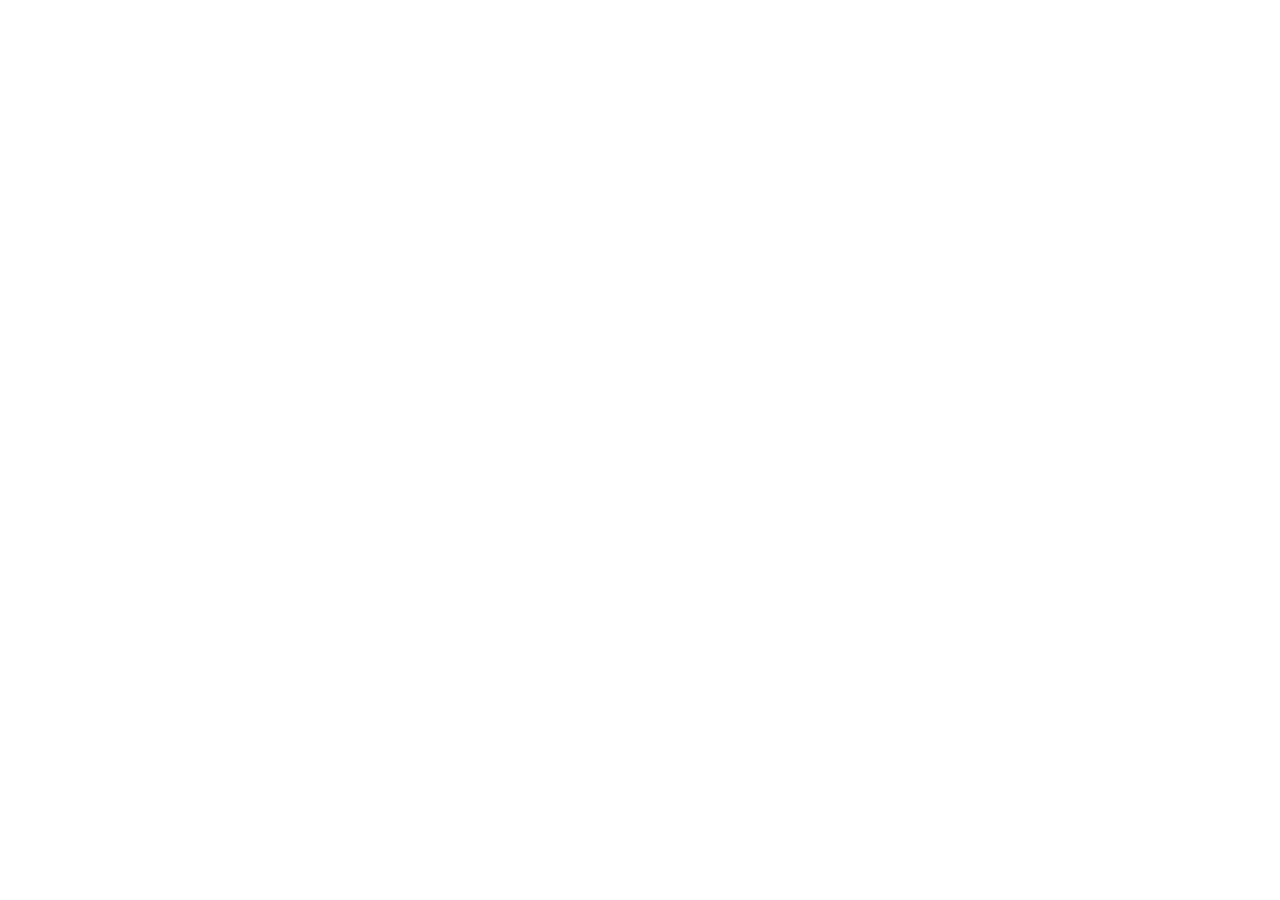
==== index.html @ e3d7fa96 "feat: estrutura inicial do projeto" ====
<!DOCTYPE html>
<html lang="pt-BR">
<head>
    <meta charset="UTF-8">
    <meta name="viewport" content="width=device-width, initial-scale=1.0">
    <title>Document</title>
</head>
<body>
    
</body>
</html>
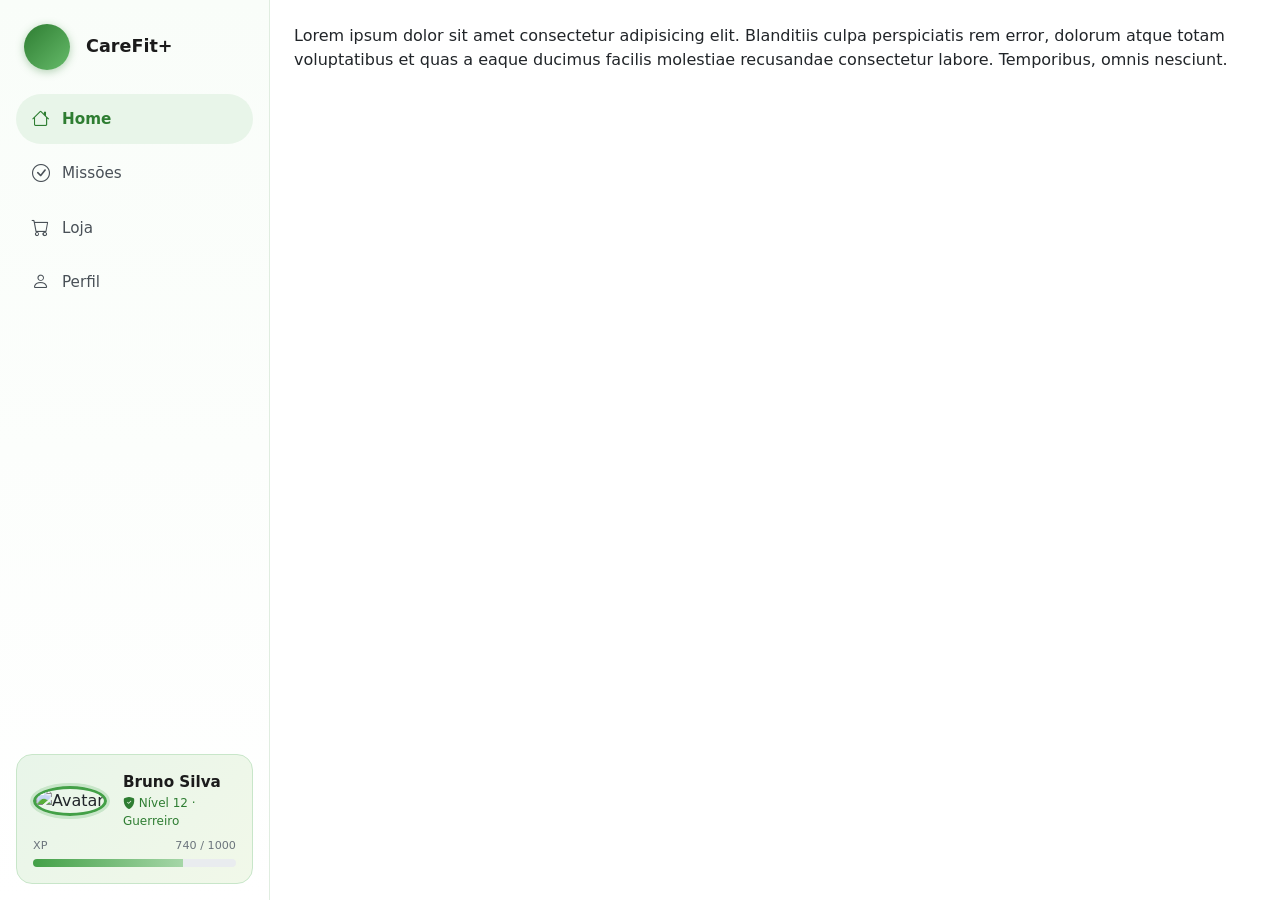
==== commit 98fae026: "feat: Navbar Mobile e Sidebar" ====
--- a/index.html
+++ b/index.html
@@ -1,11 +1,98 @@
 <!DOCTYPE html>
 <html lang="pt-BR">
+
 <head>
     <meta charset="UTF-8">
     <meta name="viewport" content="width=device-width, initial-scale=1.0">
-    <title>Document</title>
+    <title>CareFit</title>
+    <link href="https://cdn.jsdelivr.net/npm/bootstrap@5.3.8/dist/css/bootstrap.min.css" rel="stylesheet"
+        integrity="sha384-sRIl4kxILFvY47J16cr9ZwB07vP4J8+LH7qKQnuqkuIAvNWLzeN8tE5YBujZqJLB" crossorigin="anonymous">
+    <link rel="stylesheet" href="https://cdn.jsdelivr.net/npm/bootstrap-icons@1.13.1/font/bootstrap-icons.min.css">
+    <link rel="stylesheet" href="assets/css/layout.css">
+    <link rel="stylesheet" href="assets/css/navbar.css">
+    <script src="https://cdn.jsdelivr.net/npm/bootstrap@5.3.8/dist/js/bootstrap.bundle.min.js"
+        integrity="sha384-FKyoEForCGlyvwx9Hj09JcYn3nv7wiPVlz7YYwJrWVcXK/BmnVDxM+D2scQbITxI"
+        crossorigin="anonymous"></script>
 </head>
+
 <body>
-    
+    <!-- Navbar Mobile -->
+    <nav class="navbar navbar-dark bg-dark d-lg-none">
+        <div class="container-fluid">
+            <a class="navbar-brand">CareFit+</a>
+            <button class="navbar-toggler" data-bs-toggle="collapse" data-bs-target="#menu">
+                <span class="navbar-toggler-icon"></span>
+            </button>
+            <div class="collapse navbar-collapse" id="menu">
+                <ul class="navbar-nav flex-column">
+                    <li class="nav-item"><a class="nav-link" href="">Home</a></li>
+                    <li class="nav-item"><a class="nav-link" href="">Sobre</a></li>
+                </ul>
+            </div>
+        </div>
+    </nav>
+
+    <div class="d-flex">
+
+        <!-- Sidebar Desktop/Tablet -->
+        <div class="d-none d-lg-flex flex-column" id="sidebar">
+
+            <!-- Logo -->
+            <div class="sidebar-brand d-flex align-items-center gap-3 p-4">
+                <div class="sidebar-logo d-flex align-items-center justify-content-center rounded-circle">
+                    <i class="bi bi-leaf-fill"></i>
+                </div>
+                <div>
+                    <div class="sidebar-title">CareFit+</div>
+                    <div class="sidebar-subtitle"></div>
+                </div>
+            </div>
+            <!-- Links -->
+            <nav class="flex-grow-1 px-3">
+                <a href="#" class="sidebar-link active">
+                    <i class="bi bi-house"></i> Home
+                </a>
+                <a href="#" class="sidebar-link">
+                    <i class="bi bi-check-circle"></i> Missões
+                </a>
+                <a href="#" class="sidebar-link">
+                    <i class="bi bi-cart"></i> Loja
+                </a>
+                <a href="#" class="sidebar-link">
+                    <i class="bi bi-person"></i> Perfil
+                </a>
+            </nav>
+
+            <!-- Perfil do usuário -->
+            <div class="sidebar-profile mx-3 mb-3 p-3 rounded-4">
+                <div class="d-flex align-items-center gap-3 mb-2">
+                    <div class="avatar-wrapper">
+                        <img src="https://i.pravatar.cc/56?img=12" class="avatar-img rounded-circle" alt="Avatar">
+                    </div>
+                    <div>
+                        <div class="profile-name">Bruno Silva</div>
+                        <div class="profile-level">
+                            <i class="bi bi-shield-fill-check"></i> Nível 12 · Guerreiro
+                        </div>
+                    </div>
+                </div>
+                <div class="xp-label d-flex justify-content-between mb-1">
+                    <span>XP</span>
+                    <span>740 / 1000</span>
+                </div>
+                <div class="progress" style="height: 8px; border-radius: 50px;">
+                    <div class="progress-bar" role="progressbar" style="width: 74%; background: linear-gradient(90deg, #43a047, #a5d6a7);" aria-valuenow="74" aria-valuemin="0" aria-valuemax="100"></div>
+                </div>
+            </div>
+
+        </div>
+
+        <main class="flex-grow-1 p-4">
+            <p>Lorem ipsum dolor sit amet consectetur adipisicing elit. Blanditiis culpa perspiciatis rem error, dolorum atque totam voluptatibus et quas a eaque ducimus facilis molestiae recusandae consectetur labore. Temporibus, omnis nesciunt.</p>
+        </main>
+
+    </div>
+
 </body>
+
 </html>
--- a/assets/css/layout.css
+++ b/assets/css/layout.css
@@ -0,0 +1,105 @@
+/* Sidebar */
+
+#sidebar {
+  width: 270px;
+  min-height: 100vh;
+  background: linear-gradient(180deg, #f9fdf9 0%, #ffffff 100%);
+  border-right: 1px solid #e0ede0;
+  flex-shrink: 0;
+}
+
+/* Logo */
+.sidebar-logo {
+  width: 46px;
+  height: 46px;
+  background: linear-gradient(135deg, #2e7d32, #66bb6a);
+  color: #fff;
+  font-size: 1.2rem;
+  flex-shrink: 0;
+  box-shadow: 0 2px 8px rgba(46, 125, 50, 0.35);
+}
+
+.sidebar-title {
+  font-weight: 700;
+  font-size: 1.1rem;
+  color: #1b1b1b;
+  line-height: 1.2;
+}
+
+.sidebar-subtitle {
+  font-size: 0.6rem;
+  color: #6c757d;
+  letter-spacing: 0.1em;
+}
+
+/* Perfil */
+.sidebar-profile {
+  background: linear-gradient(135deg, #e8f5e9, #f1f8e9);
+  border: 1px solid #c8e6c9;
+}
+
+.avatar-wrapper {
+  position: relative;
+  flex-shrink: 0;
+}
+
+.avatar-img {
+  width: 52px;
+  height: 52px;
+  object-fit: cover;
+  border: 3px solid #43a047;
+  box-shadow: 0 0 0 3px #c8e6c9;
+}
+
+.profile-name {
+  font-weight: 700;
+  font-size: 0.95rem;
+  color: #1b1b1b;
+}
+
+.profile-level {
+  font-size: 0.75rem;
+  color: #2e7d32;
+  font-weight: 500;
+}
+
+.xp-label {
+  font-size: 0.7rem;
+  color: #6c757d;
+  font-weight: 500;
+}
+
+/* Nav links */
+.sidebar-link {
+  display: flex;
+  align-items: center;
+  gap: 12px;
+  padding: 12px 16px;
+  border-radius: 50px;
+  text-decoration: none;
+  color: #495057;
+  font-size: 0.95rem;
+  margin-bottom: 4px;
+  transition: background 0.15s, color 0.15s;
+}
+
+.sidebar-link i {
+  font-size: 1.1rem;
+}
+
+.sidebar-link:hover {
+  background-color: #f1f8f1;
+  color: #2e7d32;
+}
+
+.sidebar-link.active {
+  background-color: #e8f5e9;
+  color: #2e7d32;
+  font-weight: 600;
+}
+
+/* Conteúdo principal */
+main {
+  flex: 1;
+  padding: 2rem;
+}
--- a/assets/css/navbar.css
+++ b/assets/css/navbar.css
@@ -0,0 +1,19 @@
+.navbar {
+  background-color: #212529;
+}
+
+.navbar-brand {
+  color: #fff;
+  font-weight: 500;
+}
+
+.navbar .nav-link {
+  color: #adb5bd;
+  padding: 8px 16px;
+  font-size: 0.9rem;
+  transition: color 0.15s;
+}
+
+.navbar .nav-link:hover {
+  color: #fff;
+}
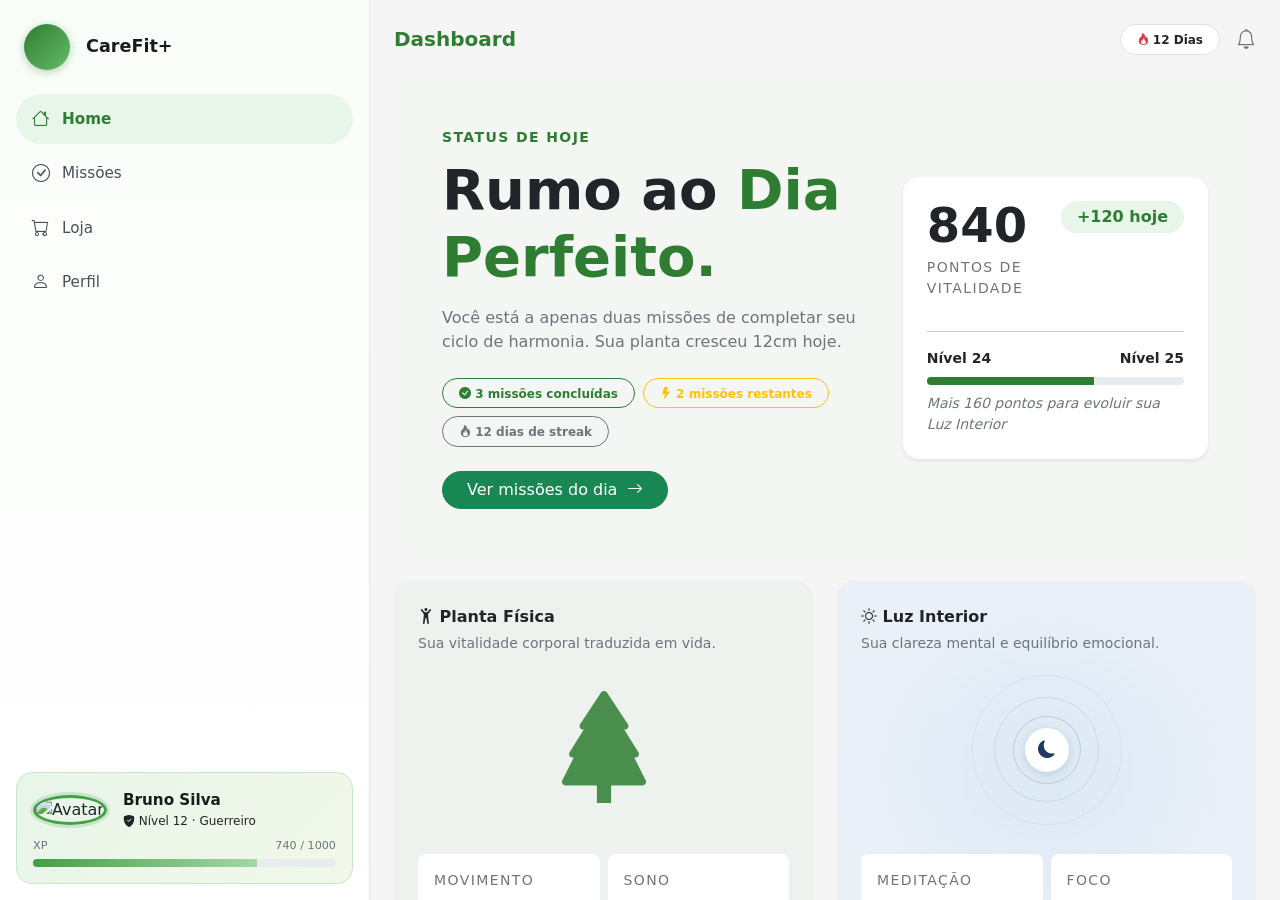
==== commit b9971732: "feat:Conteúdo da main" ====
--- a/index.html
+++ b/index.html
@@ -10,6 +10,7 @@
     <link rel="stylesheet" href="https://cdn.jsdelivr.net/npm/bootstrap-icons@1.13.1/font/bootstrap-icons.min.css">
     <link rel="stylesheet" href="assets/css/layout.css">
     <link rel="stylesheet" href="assets/css/navbar.css">
+    <link rel="stylesheet" href="assets/css/dashboard.css">
     <script src="https://cdn.jsdelivr.net/npm/bootstrap@5.3.8/dist/js/bootstrap.bundle.min.js"
         integrity="sha384-FKyoEForCGlyvwx9Hj09JcYn3nv7wiPVlz7YYwJrWVcXK/BmnVDxM+D2scQbITxI"
         crossorigin="anonymous"></script>
@@ -32,7 +33,7 @@
         </div>
     </nav>
 
-    <div class="d-flex">
+    <div class="d-flex vh-100 overflow-hidden">
 
         <!-- Sidebar Desktop/Tablet -->
         <div class="d-none d-lg-flex flex-column" id="sidebar">
@@ -87,8 +88,226 @@
 
         </div>
 
-        <main class="flex-grow-1 p-4">
-            <p>Lorem ipsum dolor sit amet consectetur adipisicing elit. Blanditiis culpa perspiciatis rem error, dolorum atque totam voluptatibus et quas a eaque ducimus facilis molestiae recusandae consectetur labore. Temporibus, omnis nesciunt.</p>
+        <main class="flex-grow-1 p-4 overflow-y-auto" id="main-content">
+
+            <!-- Top bar -->
+            <div class="d-flex justify-content-between align-items-center mb-4">
+                <h5 class="fw-bold text-success mb-0">Dashboard</h5>
+                <div class="d-flex align-items-center gap-3">
+                    <span class="badge rounded-pill border bg-white text-dark fw-semibold px-3 py-2">
+                        <i class="bi bi-fire text-danger"></i> 12 Dias
+                    </span>
+                    <i class="bi bi-bell fs-5 text-secondary"></i>
+                </div>
+            </div>
+
+            <!-- Hero -->
+            <div class="hero-section rounded-4 p-5 mb-4">
+                <div class="row align-items-center g-4">
+
+                    <!-- Texto -->
+                    <div class="col-lg-7">
+                        <p class="label-uppercase text-success fw-semibold small mb-2">STATUS DE HOJE</p>
+                        <h1 class="display-4 fw-bold mb-3">Rumo ao <span class="text-success">Dia Perfeito.</span></h1>
+                        <p class="text-secondary fs-6 mb-4">Você está a apenas duas missões de completar seu ciclo de harmonia. Sua planta cresceu 12cm hoje.</p>
+
+                        <!-- Pills de progresso -->
+                        <div class="d-flex flex-wrap gap-2 mb-4">
+                            <span class="badge rounded-pill border border-success text-success px-3 py-2">
+                                <i class="bi bi-check-circle-fill"></i> 3 missões concluídas
+                            </span>
+                            <span class="badge rounded-pill border border-warning text-warning px-3 py-2">
+                                <i class="bi bi-lightning-fill"></i> 2 missões restantes
+                            </span>
+                            <span class="badge rounded-pill border border-secondary text-secondary px-3 py-2">
+                                <i class="bi bi-fire"></i> 12 dias de streak
+                            </span>
+                        </div>
+
+                        <!-- CTA -->
+                        <a href="#" class="btn btn-success rounded-pill px-4">
+                            Ver missões do dia <i class="bi bi-arrow-right ms-1"></i>
+                        </a>
+                    </div>
+
+                    <!-- Card vitalidade -->
+                    <div class="col-lg-5">
+                        <div class="card border-0 shadow-sm rounded-4 p-4">
+                            <div class="d-flex justify-content-between align-items-start mb-3">
+                                <div>
+                                    <div class="display-5 fw-bold lh-1">840</div>
+                                    <div class="label-uppercase text-secondary small mt-2">PONTOS DE VITALIDADE</div>
+                                </div>
+                                <span class="badge rounded-pill text-success fs-6 px-3 py-2 badge-hoje">+120 hoje</span>
+                            </div>
+                            <hr class="my-3">
+                            <div class="d-flex justify-content-between mb-2 fw-semibold small">
+                                <span>Nível 24</span>
+                                <span>Nível 25</span>
+                            </div>
+                            <div class="progress rounded-pill mb-2" style="height: 8px;">
+                                <div class="progress-bar bg-success" role="progressbar" style="width: 65%;" aria-valuenow="65" aria-valuemin="0" aria-valuemax="100"></div>
+                            </div>
+                            <p class="text-secondary fst-italic small mb-0">Mais 160 pontos para evoluir sua Luz Interior</p>
+                        </div>
+                    </div>
+
+                </div>
+            </div>
+
+            <!-- Cards -->
+            <div class="row g-4">
+
+                <!-- Planta Física -->
+                <div class="col-12 col-md-6">
+                    <div class="h-100 rounded-4 p-4 card-planta">
+                        <p class="fw-bold mb-1"><i class="bi bi-person-arms-up"></i> Planta Física</p>
+                        <p class="text-secondary small">Sua vitalidade corporal traduzida em vida.</p>
+                        <div class="d-flex align-items-center justify-content-center my-3 ilustracao-visual">
+                            <i class="bi bi-tree-fill text-success" style="font-size: 7rem; opacity: 0.85;"></i>
+                        </div>
+                        <div class="row g-2 mt-2">
+                            <div class="col-6">
+                                <div class="bg-white rounded-3 p-3">
+                                    <p class="label-uppercase text-secondary small mb-1">MOVIMENTO</p>
+                                    <p class="fw-bold mb-0">8,432 <span class="fw-normal text-secondary small">passos</span></p>
+                                </div>
+                            </div>
+                            <div class="col-6">
+                                <div class="bg-white rounded-3 p-3">
+                                    <p class="label-uppercase text-secondary small mb-1">SONO</p>
+                                    <p class="fw-bold mb-0">7h 20m <span class="fw-normal text-secondary small">restaurado</span></p>
+                                </div>
+                            </div>
+                        </div>
+                    </div>
+                </div>
+
+                <!-- Luz Interior -->
+                <div class="col-12 col-md-6">
+                    <div class="h-100 rounded-4 p-4 card-luz">
+                        <p class="fw-bold mb-1"><i class="bi bi-sun"></i> Luz Interior</p>
+                        <p class="text-secondary small">Sua clareza mental e equilíbrio emocional.</p>
+                        <div class="luz-visual ilustracao-visual my-3">
+                            <div class="luz-ring ring-3"></div>
+                            <div class="luz-ring ring-2"></div>
+                            <div class="luz-ring ring-1"></div>
+                            <div class="luz-core">
+                                <i class="bi bi-moon-fill"></i>
+                            </div>
+                        </div>
+                        <div class="row g-2 mt-2">
+                            <div class="col-6">
+                                <div class="bg-white rounded-3 p-3">
+                                    <p class="label-uppercase text-secondary small mb-1">MEDITAÇÃO</p>
+                                    <p class="fw-bold mb-0">15 <span class="fw-normal text-secondary small">minutos</span></p>
+                                </div>
+                            </div>
+                            <div class="col-6">
+                                <div class="bg-white rounded-3 p-3">
+                                    <p class="label-uppercase text-secondary small mb-1">FOCO</p>
+                                    <p class="fw-bold mb-0">92% <span class="fw-normal text-secondary small">concluído</span></p>
+                                </div>
+                            </div>
+                        </div>
+                    </div>
+                </div>
+
+            </div>
+
+
+            <!-- Missões do Dia -->
+            <div class="d-flex justify-content-between align-items-center mt-5 mb-3">
+                <h5 class="fw-bold mb-0">Missões do Dia</h5>
+                <a href="#" class="text-success fw-semibold text-decoration-none small">Ver todas</a>
+            </div>
+
+            <div class="row g-3 mb-3">
+
+                <!-- Caminhada Revigorante -->
+                <div class="col-lg-8">
+                    <div class="bg-white rounded-4 p-4 d-flex align-items-center gap-3 h-100 shadow-sm card-caminhada">
+                        <div class="missao-icone rounded-circle d-flex align-items-center justify-content-center bg-success bg-opacity-10 flex-shrink-0">
+                            <i class="bi bi-person-walking text-success fs-4"></i>
+                        </div>
+                        <div class="flex-grow-1">
+                            <p class="fw-bold mb-1">Caminhada Revigorante</p>
+                            <p class="text-secondary small mb-0">Faltam apenas 1,568 passos para a meta.</p>
+                        </div>
+                        <div class="text-center flex-shrink-0">
+                            <p class="text-success fw-bold small mb-2">80%</p>
+                            <a href="#" class="btn btn-outline-success rounded-circle p-2 lh-1">
+                                <i class="bi bi-arrow-right"></i>
+                            </a>
+                        </div>
+                    </div>
+                </div>
+
+                <!-- Hidratação -->
+                <div class="col-lg-4">
+                    <div class="bg-white rounded-4 p-4 h-100 shadow-sm">
+                        <div class="missao-icone rounded-circle d-flex align-items-center justify-content-center bg-primary bg-opacity-10 mb-3">
+                            <i class="bi bi-droplet-fill text-primary fs-4"></i>
+                        </div>
+                        <p class="fw-bold mb-1">Hidratação</p>
+                        <p class="text-secondary small mb-3">6 de 8 copos</p>
+                        <div class="d-flex gap-1">
+                            <div class="rounded-pill bg-primary flex-fill hidratacao-seg"></div>
+                            <div class="rounded-pill bg-primary flex-fill hidratacao-seg"></div>
+                            <div class="rounded-pill bg-primary flex-fill hidratacao-seg"></div>
+                            <div class="rounded-pill bg-primary flex-fill hidratacao-seg"></div>
+                            <div class="rounded-pill bg-primary flex-fill hidratacao-seg"></div>
+                            <div class="rounded-pill bg-primary flex-fill hidratacao-seg"></div>
+                            <div class="rounded-pill bg-secondary bg-opacity-25 flex-fill hidratacao-seg"></div>
+                            <div class="rounded-pill bg-secondary bg-opacity-25 flex-fill hidratacao-seg"></div>
+                        </div>
+                    </div>
+                </div>
+
+            </div>
+
+            <div class="row g-3 mb-4">
+
+                <!-- Respiro Consciente -->
+                <div class="col-lg-5">
+                    <div class="bg-white rounded-4 p-4 h-100 d-flex flex-column shadow-sm">
+                        <div class="missao-icone rounded-circle d-flex align-items-center justify-content-center missao-icone-laranja mb-3">
+                            <i class="bi bi-person-arms-up fs-4 text-warning"></i>
+                        </div>
+                        <p class="fw-bold mb-1">Respiro Consciente</p>
+                        <p class="text-secondary small mb-4">Sessão de 5 min</p>
+                        <a href="#" class="btn btn-light rounded-pill fw-semibold mt-auto">Iniciar Agora</a>
+                    </div>
+                </div>
+
+                <!-- Evento ao vivo -->
+                <div class="col-lg-7">
+                    <div class="card-yoga rounded-4 p-4 h-100 d-flex flex-column justify-content-end text-white position-relative overflow-hidden">
+                        <span class="badge bg-white text-dark rounded-pill px-3 py-2 position-absolute top-0 end-0 m-3 fw-semibold">
+                            <i class="bi bi-circle-fill text-danger" style="font-size: 0.5rem;"></i> Ao Vivo
+                        </span>
+                        <p class="label-uppercase small fw-semibold mb-1 opacity-75">EVENTO AO VIVO</p>
+                        <h5 class="fw-bold mb-1">Yoga Sunset Flow</h5>
+                        <p class="small mb-0 opacity-75">Começa em 45 minutos. Junte-se a 1.2k membros.</p>
+                    </div>
+                </div>
+
+            </div>
+
+
+            <!-- Footer -->
+            <footer class="border-top mt-4 py-4 px-2">
+                <div class="d-flex justify-content-between align-items-center">
+                    <span class="label-uppercase text-secondary" style="font-size: 0.7rem;">© 2024 CareFit+ Wellness. Todos os direitos reservados.</span>
+                    <div class="d-flex gap-4">
+                        <a href="#" class="label-uppercase text-secondary text-decoration-none" style="font-size: 0.7rem;">Política de Privacidade</a>
+                        <a href="#" class="label-uppercase text-secondary text-decoration-none" style="font-size: 0.7rem;">Conformidade LGPD</a>
+                        <a href="#" class="label-uppercase text-secondary text-decoration-none" style="font-size: 0.7rem;">Termos de Serviço</a>
+                        <a href="#" class="label-uppercase text-secondary text-decoration-none" style="font-size: 0.7rem;">Suporte</a>
+                    </div>
+                </div>
+            </footer>
+
         </main>
 
     </div>
--- a/assets/css/layout.css
+++ b/assets/css/layout.css
@@ -1,7 +1,7 @@
 /* Sidebar */
 
 #sidebar {
-  width: 270px;
+  width: 370px;
   min-height: 100vh;
   background: linear-gradient(180deg, #f9fdf9 0%, #ffffff 100%);
   border-right: 1px solid #e0ede0;
@@ -59,7 +59,6 @@
 
 .profile-level {
   font-size: 0.75rem;
-  color: #2e7d32;
   font-weight: 500;
 }
 
@@ -102,4 +101,5 @@
 main {
   flex: 1;
   padding: 2rem;
+  background-color: #f5f5f5;
 }
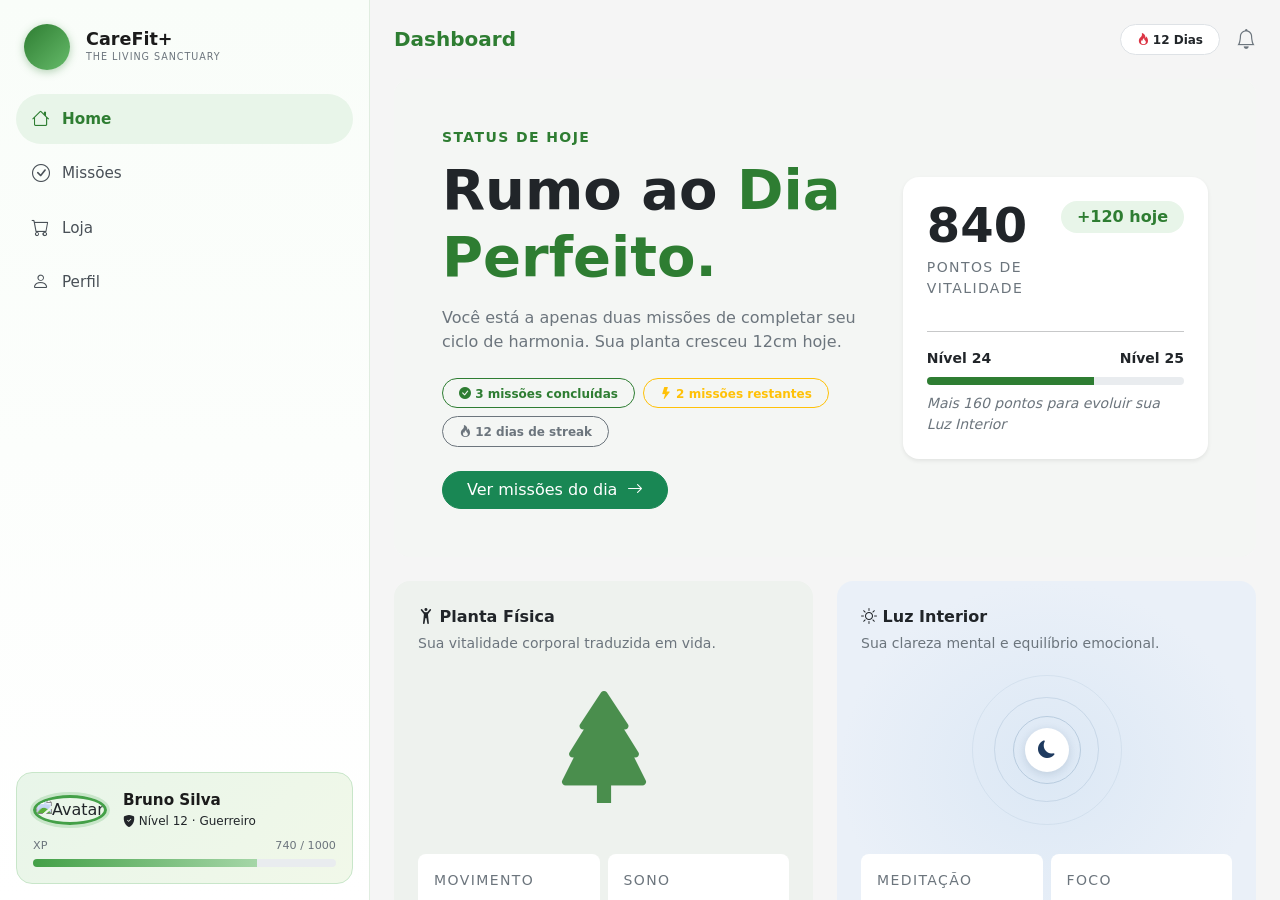
==== commit 78ab8230: "feat:fix:Estilo do Projeto" ====
--- a/index.html
+++ b/index.html
@@ -18,16 +18,21 @@
 
 <body>
     <!-- Navbar Mobile -->
-    <nav class="navbar navbar-dark bg-dark d-lg-none">
+    <nav class="navbar d-lg-none" id="mobile-navbar">
         <div class="container-fluid">
-            <a class="navbar-brand">CareFit+</a>
+            <a class="navbar-brand" href="index.html">
+                <div class="brand-icon"><i class="bi bi-leaf-fill"></i></div>
+                CareFit+
+            </a>
             <button class="navbar-toggler" data-bs-toggle="collapse" data-bs-target="#menu">
-                <span class="navbar-toggler-icon"></span>
+                <i class="bi bi-list"></i>
             </button>
             <div class="collapse navbar-collapse" id="menu">
                 <ul class="navbar-nav flex-column">
-                    <li class="nav-item"><a class="nav-link" href="">Home</a></li>
-                    <li class="nav-item"><a class="nav-link" href="">Sobre</a></li>
+                    <li class="nav-item"><a class="nav-link active" href="index.html"><i class="bi bi-house"></i> Home</a></li>
+                    <li class="nav-item"><a class="nav-link" href="pages/missions.html"><i class="bi bi-check-circle"></i> Missões</a></li>
+                    <li class="nav-item"><a class="nav-link" href="pages/store.html"><i class="bi bi-cart"></i> Loja</a></li>
+                    <li class="nav-item"><a class="nav-link" href="pages/profile.html"><i class="bi bi-person"></i> Perfil</a></li>
                 </ul>
             </div>
         </div>
@@ -45,21 +50,22 @@
                 </div>
                 <div>
                     <div class="sidebar-title">CareFit+</div>
-                    <div class="sidebar-subtitle"></div>
+                    <div class="sidebar-subtitle">THE LIVING SANCTUARY</div>
+
                 </div>
             </div>
             <!-- Links -->
             <nav class="flex-grow-1 px-3">
-                <a href="#" class="sidebar-link active">
+                <a href="index.html" class="sidebar-link active">
                     <i class="bi bi-house"></i> Home
                 </a>
-                <a href="#" class="sidebar-link">
+                <a href="pages/missions.html" class="sidebar-link">
                     <i class="bi bi-check-circle"></i> Missões
                 </a>
-                <a href="#" class="sidebar-link">
+                <a href="pages/store.html" class="sidebar-link">
                     <i class="bi bi-cart"></i> Loja
                 </a>
-                <a href="#" class="sidebar-link">
+                <a href="pages/profile.html" class="sidebar-link">
                     <i class="bi bi-person"></i> Perfil
                 </a>
             </nav>
@@ -82,7 +88,9 @@
                     <span>740 / 1000</span>
                 </div>
                 <div class="progress" style="height: 8px; border-radius: 50px;">
-                    <div class="progress-bar" role="progressbar" style="width: 74%; background: linear-gradient(90deg, #43a047, #a5d6a7);" aria-valuenow="74" aria-valuemin="0" aria-valuemax="100"></div>
+                    <div class="progress-bar" role="progressbar"
+                        style="width: 74%; background: linear-gradient(90deg, #43a047, #a5d6a7);" aria-valuenow="74"
+                        aria-valuemin="0" aria-valuemax="100"></div>
                 </div>
             </div>
 
@@ -109,7 +117,8 @@
                     <div class="col-lg-7">
                         <p class="label-uppercase text-success fw-semibold small mb-2">STATUS DE HOJE</p>
                         <h1 class="display-4 fw-bold mb-3">Rumo ao <span class="text-success">Dia Perfeito.</span></h1>
-                        <p class="text-secondary fs-6 mb-4">Você está a apenas duas missões de completar seu ciclo de harmonia. Sua planta cresceu 12cm hoje.</p>
+                        <p class="text-secondary fs-6 mb-4">Você está a apenas duas missões de completar seu ciclo de
+                            harmonia. Sua planta cresceu 12cm hoje.</p>
 
                         <!-- Pills de progresso -->
                         <div class="d-flex flex-wrap gap-2 mb-4">
@@ -125,7 +134,7 @@
                         </div>
 
                         <!-- CTA -->
-                        <a href="#" class="btn btn-success rounded-pill px-4">
+                        <a href="pages/missions.html" class="btn btn-success rounded-pill px-4">
                             Ver missões do dia <i class="bi bi-arrow-right ms-1"></i>
                         </a>
                     </div>
@@ -146,9 +155,11 @@
                                 <span>Nível 25</span>
                             </div>
                             <div class="progress rounded-pill mb-2" style="height: 8px;">
-                                <div class="progress-bar bg-success" role="progressbar" style="width: 65%;" aria-valuenow="65" aria-valuemin="0" aria-valuemax="100"></div>
-                            </div>
-                            <p class="text-secondary fst-italic small mb-0">Mais 160 pontos para evoluir sua Luz Interior</p>
+                                <div class="progress-bar bg-success" role="progressbar" style="width: 65%;"
+                                    aria-valuenow="65" aria-valuemin="0" aria-valuemax="100"></div>
+                            </div>
+                            <p class="text-secondary fst-italic small mb-0">Mais 160 pontos para evoluir sua Luz
+                                Interior</p>
                         </div>
                     </div>
 
@@ -170,13 +181,15 @@
                             <div class="col-6">
                                 <div class="bg-white rounded-3 p-3">
                                     <p class="label-uppercase text-secondary small mb-1">MOVIMENTO</p>
-                                    <p class="fw-bold mb-0">8,432 <span class="fw-normal text-secondary small">passos</span></p>
+                                    <p class="fw-bold mb-0">8,432 <span
+                                            class="fw-normal text-secondary small">passos</span></p>
                                 </div>
                             </div>
                             <div class="col-6">
                                 <div class="bg-white rounded-3 p-3">
                                     <p class="label-uppercase text-secondary small mb-1">SONO</p>
-                                    <p class="fw-bold mb-0">7h 20m <span class="fw-normal text-secondary small">restaurado</span></p>
+                                    <p class="fw-bold mb-0">7h 20m <span
+                                            class="fw-normal text-secondary small">restaurado</span></p>
                                 </div>
                             </div>
                         </div>
@@ -200,13 +213,15 @@
                             <div class="col-6">
                                 <div class="bg-white rounded-3 p-3">
                                     <p class="label-uppercase text-secondary small mb-1">MEDITAÇÃO</p>
-                                    <p class="fw-bold mb-0">15 <span class="fw-normal text-secondary small">minutos</span></p>
+                                    <p class="fw-bold mb-0">15 <span
+                                            class="fw-normal text-secondary small">minutos</span></p>
                                 </div>
                             </div>
                             <div class="col-6">
                                 <div class="bg-white rounded-3 p-3">
                                     <p class="label-uppercase text-secondary small mb-1">FOCO</p>
-                                    <p class="fw-bold mb-0">92% <span class="fw-normal text-secondary small">concluído</span></p>
+                                    <p class="fw-bold mb-0">92% <span
+                                            class="fw-normal text-secondary small">concluído</span></p>
                                 </div>
                             </div>
                         </div>
@@ -219,7 +234,7 @@
             <!-- Missões do Dia -->
             <div class="d-flex justify-content-between align-items-center mt-5 mb-3">
                 <h5 class="fw-bold mb-0">Missões do Dia</h5>
-                <a href="#" class="text-success fw-semibold text-decoration-none small">Ver todas</a>
+                <a href="pages/missions.html" class="text-success fw-semibold text-decoration-none small">Ver todas</a>
             </div>
 
             <div class="row g-3 mb-3">
@@ -227,7 +242,8 @@
                 <!-- Caminhada Revigorante -->
                 <div class="col-lg-8">
                     <div class="bg-white rounded-4 p-4 d-flex align-items-center gap-3 h-100 shadow-sm card-caminhada">
-                        <div class="missao-icone rounded-circle d-flex align-items-center justify-content-center bg-success bg-opacity-10 flex-shrink-0">
+                        <div
+                            class="missao-icone rounded-circle d-flex align-items-center justify-content-center bg-success bg-opacity-10 flex-shrink-0">
                             <i class="bi bi-person-walking text-success fs-4"></i>
                         </div>
                         <div class="flex-grow-1">
@@ -246,7 +262,8 @@
                 <!-- Hidratação -->
                 <div class="col-lg-4">
                     <div class="bg-white rounded-4 p-4 h-100 shadow-sm">
-                        <div class="missao-icone rounded-circle d-flex align-items-center justify-content-center bg-primary bg-opacity-10 mb-3">
+                        <div
+                            class="missao-icone rounded-circle d-flex align-items-center justify-content-center bg-primary bg-opacity-10 mb-3">
                             <i class="bi bi-droplet-fill text-primary fs-4"></i>
                         </div>
                         <p class="fw-bold mb-1">Hidratação</p>
@@ -271,7 +288,8 @@
                 <!-- Respiro Consciente -->
                 <div class="col-lg-5">
                     <div class="bg-white rounded-4 p-4 h-100 d-flex flex-column shadow-sm">
-                        <div class="missao-icone rounded-circle d-flex align-items-center justify-content-center missao-icone-laranja mb-3">
+                        <div
+                            class="missao-icone rounded-circle d-flex align-items-center justify-content-center missao-icone-laranja mb-3">
                             <i class="bi bi-person-arms-up fs-4 text-warning"></i>
                         </div>
                         <p class="fw-bold mb-1">Respiro Consciente</p>
@@ -282,8 +300,10 @@
 
                 <!-- Evento ao vivo -->
                 <div class="col-lg-7">
-                    <div class="card-yoga rounded-4 p-4 h-100 d-flex flex-column justify-content-end text-white position-relative overflow-hidden">
-                        <span class="badge bg-white text-dark rounded-pill px-3 py-2 position-absolute top-0 end-0 m-3 fw-semibold">
+                    <div
+                        class="card-yoga rounded-4 p-4 h-100 d-flex flex-column justify-content-end text-white position-relative overflow-hidden">
+                        <span
+                            class="badge bg-white text-dark rounded-pill px-3 py-2 position-absolute top-0 end-0 m-3 fw-semibold">
                             <i class="bi bi-circle-fill text-danger" style="font-size: 0.5rem;"></i> Ao Vivo
                         </span>
                         <p class="label-uppercase small fw-semibold mb-1 opacity-75">EVENTO AO VIVO</p>
@@ -298,12 +318,17 @@
             <!-- Footer -->
             <footer class="border-top mt-4 py-4 px-2">
                 <div class="d-flex justify-content-between align-items-center">
-                    <span class="label-uppercase text-secondary" style="font-size: 0.7rem;">© 2024 CareFit+ Wellness. Todos os direitos reservados.</span>
+                    <span class="label-uppercase text-secondary" style="font-size: 0.7rem;">© 2024 CareFit+ Wellness.
+                        Todos os direitos reservados.</span>
                     <div class="d-flex gap-4">
-                        <a href="#" class="label-uppercase text-secondary text-decoration-none" style="font-size: 0.7rem;">Política de Privacidade</a>
-                        <a href="#" class="label-uppercase text-secondary text-decoration-none" style="font-size: 0.7rem;">Conformidade LGPD</a>
-                        <a href="#" class="label-uppercase text-secondary text-decoration-none" style="font-size: 0.7rem;">Termos de Serviço</a>
-                        <a href="#" class="label-uppercase text-secondary text-decoration-none" style="font-size: 0.7rem;">Suporte</a>
+                        <a href="#" class="label-uppercase text-secondary text-decoration-none"
+                            style="font-size: 0.7rem;">Política de Privacidade</a>
+                        <a href="#" class="label-uppercase text-secondary text-decoration-none"
+                            style="font-size: 0.7rem;">Conformidade LGPD</a>
+                        <a href="#" class="label-uppercase text-secondary text-decoration-none"
+                            style="font-size: 0.7rem;">Termos de Serviço</a>
+                        <a href="#" class="label-uppercase text-secondary text-decoration-none"
+                            style="font-size: 0.7rem;">Suporte</a>
                     </div>
                 </div>
             </footer>
--- a/assets/css/layout.css
+++ b/assets/css/layout.css
@@ -1,5 +1,3 @@
-/* Sidebar */
-
 #sidebar {
   width: 370px;
   min-height: 100vh;
@@ -8,7 +6,6 @@
   flex-shrink: 0;
 }
 
-/* Logo */
 .sidebar-logo {
   width: 46px;
   height: 46px;
@@ -32,7 +29,7 @@
   letter-spacing: 0.1em;
 }
 
-/* Perfil */
+
 .sidebar-profile {
   background: linear-gradient(135deg, #e8f5e9, #f1f8e9);
   border: 1px solid #c8e6c9;
@@ -68,7 +65,6 @@
   font-weight: 500;
 }
 
-/* Nav links */
 .sidebar-link {
   display: flex;
   align-items: center;
@@ -97,9 +93,8 @@
   font-weight: 600;
 }
 
-/* Conteúdo principal */
 main {
   flex: 1;
   padding: 2rem;
   background-color: #f5f5f5;
-}
+}
--- a/assets/css/navbar.css
+++ b/assets/css/navbar.css
@@ -1,19 +1,73 @@
-.navbar {
-  background-color: #212529;
+#mobile-navbar {
+    background: #fff;
+    border-bottom: 1px solid #e0ede0;
+    padding: 10px 0;
 }
 
-.navbar-brand {
-  color: #fff;
-  font-weight: 500;
+#mobile-navbar .navbar-brand {
+    display: flex;
+    align-items: center;
+    gap: 10px;
+    color: #1b1b1b;
+    font-weight: 700;
+    font-size: 1.05rem;
+    text-decoration: none;
 }
 
-.navbar .nav-link {
-  color: #adb5bd;
-  padding: 8px 16px;
-  font-size: 0.9rem;
-  transition: color 0.15s;
+#mobile-navbar .navbar-brand .brand-icon {
+    width: 34px;
+    height: 34px;
+    background: linear-gradient(135deg, #2e7d32, #66bb6a);
+    border-radius: 50%;
+    display: flex;
+    align-items: center;
+    justify-content: center;
+    color: #fff;
+    font-size: 0.9rem;
+    box-shadow: 0 2px 8px rgba(46, 125, 50, 0.35);
+    flex-shrink: 0;
 }
 
-.navbar .nav-link:hover {
-  color: #fff;
-}+#mobile-navbar .navbar-toggler {
+    border: none;
+    color: #2e7d32;
+    padding: 4px 8px;
+    font-size: 1.5rem;
+    line-height: 1;
+}
+
+#mobile-navbar .navbar-toggler:focus {
+    box-shadow: none;
+}
+
+#mobile-navbar .navbar-collapse {
+    padding: 8px 0 4px;
+}
+
+#mobile-navbar .nav-link {
+    display: flex;
+    align-items: center;
+    gap: 10px;
+    color: #495057;
+    padding: 10px 16px;
+    border-radius: 50px;
+    font-size: 0.95rem;
+    font-weight: 500;
+    transition: background 0.15s, color 0.15s;
+    margin: 2px 0;
+}
+
+#mobile-navbar .nav-link i {
+    font-size: 1.1rem;
+}
+
+#mobile-navbar .nav-link:hover {
+    background: #f1f8f1;
+    color: #2e7d32;
+}
+
+#mobile-navbar .nav-link.active {
+    background: #e8f5e9;
+    color: #2e7d32;
+    font-weight: 600;
+}
--- a/assets/css/dashboard.css
+++ b/assets/css/dashboard.css
@@ -0,0 +1,111 @@
+:root {
+  --bs-success: #2e7d32;
+  --bs-success-rgb: 46, 125, 50;
+}
+
+.label-uppercase {
+  letter-spacing: 0.1em;
+}
+
+.hero-section {
+  background-color: #f4f6f4;
+}
+
+.badge-hoje {
+  background-color: #e8f5e9;
+}
+
+.card-planta {
+  background-color: #eef2ee;
+}
+
+.card-luz {
+  background: radial-gradient(ellipse at center, #dce8f5 0%, #eaf0f8 70%);
+}
+
+.ilustracao-visual {
+  height: 160px;
+}
+
+.luz-visual {
+  position: relative;
+  display: flex;
+  align-items: center;
+  justify-content: center;
+}
+
+.luz-ring {
+  position: absolute;
+  border-radius: 50%;
+  border: 1px solid #a8bfd4;
+}
+
+.ring-3 {
+  width: 150px;
+  height: 150px;
+  opacity: 0.25;
+}
+
+.ring-2 {
+  width: 105px;
+  height: 105px;
+  opacity: 0.45;
+}
+
+.ring-1 {
+  width: 68px;
+  height: 68px;
+  opacity: 0.7;
+}
+
+.luz-core {
+  width: 44px;
+  height: 44px;
+  background: #fff;
+  border-radius: 50%;
+  display: flex;
+  align-items: center;
+  justify-content: center;
+  color: #1e3a5f;
+  font-size: 1.1rem;
+  position: relative;
+  z-index: 1;
+  box-shadow: 0 2px 8px rgba(30, 58, 95, 0.15);
+}
+
+.missao-icone {
+  width: 52px;
+  height: 52px;
+  flex-shrink: 0;
+}
+
+.missao-icone-laranja {
+  background-color: #fff3e0;
+}
+
+.hidratacao-seg {
+  height: 5px;
+}
+
+.card-yoga {
+  min-height: 200px;
+  background:
+    linear-gradient(to top, rgba(0, 0, 0, 0.65) 0%, rgba(0, 0, 0, 0.1) 60%, transparent 100%),
+    url('https://images.unsplash.com/photo-1588286840104-8957b019727f?w=800&q=80') center/cover no-repeat;
+}
+
+.card-caminhada {
+  transition: transform 0.2s ease, box-shadow 0.2s ease;
+  cursor: pointer;
+}
+
+.card-caminhada:hover {
+  transform: scale(1.02);
+  box-shadow: 0 8px 24px rgba(0, 0, 0, 0.1) !important;
+}
+
+.card-caminhada:hover .btn-outline-success {
+  background-color: #2e7d32;
+  color: #fff;
+  border-color: #2e7d32;
+}
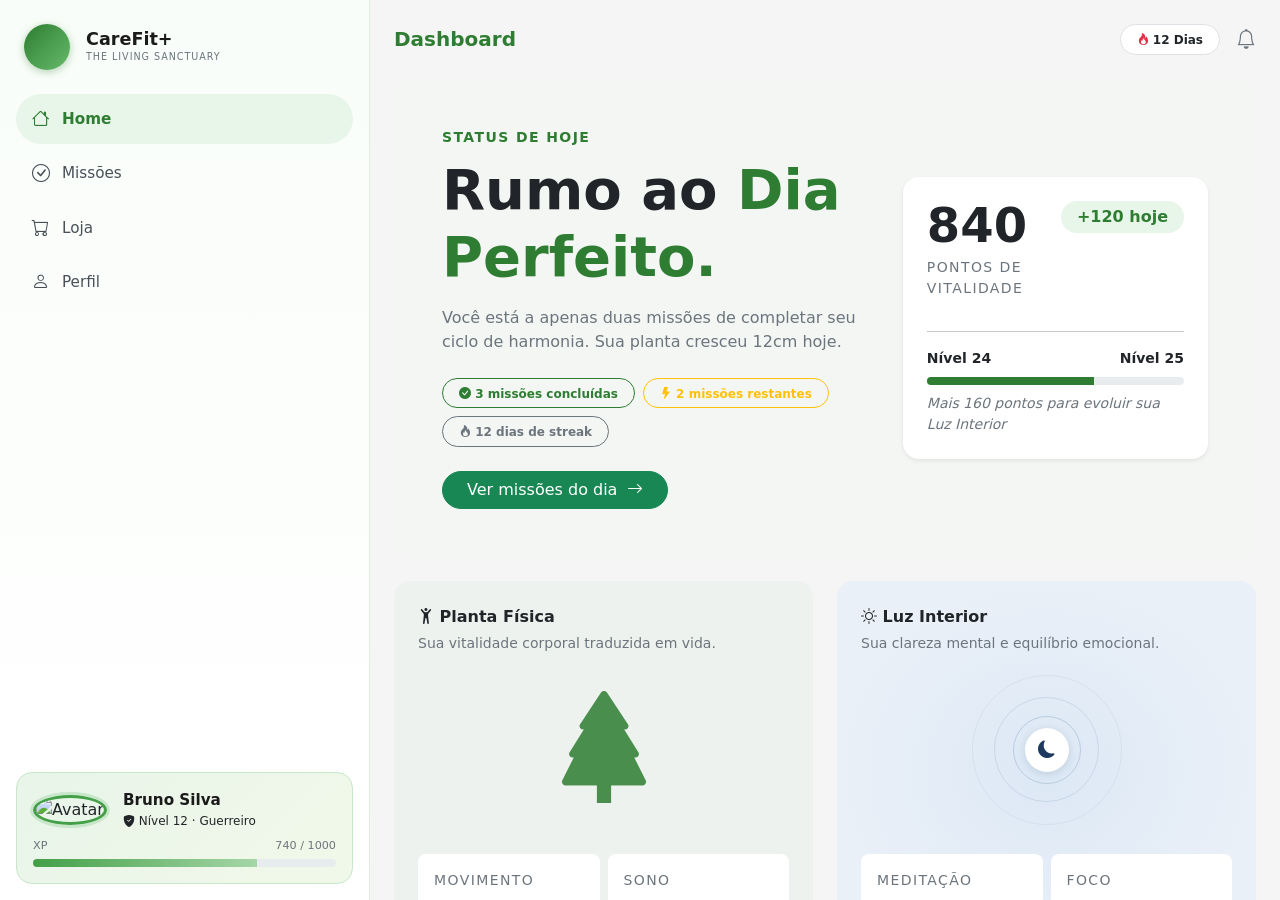
==== commit b0d437d3: "feat:Página de missões" ====
--- a/index.html
+++ b/index.html
@@ -30,9 +30,9 @@
             <div class="collapse navbar-collapse" id="menu">
                 <ul class="navbar-nav flex-column">
                     <li class="nav-item"><a class="nav-link active" href="index.html"><i class="bi bi-house"></i> Home</a></li>
-                    <li class="nav-item"><a class="nav-link" href="pages/missions.html"><i class="bi bi-check-circle"></i> Missões</a></li>
-                    <li class="nav-item"><a class="nav-link" href="pages/store.html"><i class="bi bi-cart"></i> Loja</a></li>
-                    <li class="nav-item"><a class="nav-link" href="pages/profile.html"><i class="bi bi-person"></i> Perfil</a></li>
+                    <li class="nav-item"><a class="nav-link" href="./assets/pages/missions.html"><i class="bi bi-check-circle"></i> Missões</a></li>
+                    <li class="nav-item"><a class="nav-link" href="./assets/pages/store.html"><i class="bi bi-cart"></i> Loja</a></li>
+                    <li class="nav-item"><a class="nav-link" href="./assets/pages/profile.html"><i class="bi bi-person"></i> Perfil</a></li>
                 </ul>
             </div>
         </div>
@@ -59,13 +59,13 @@
                 <a href="index.html" class="sidebar-link active">
                     <i class="bi bi-house"></i> Home
                 </a>
-                <a href="pages/missions.html" class="sidebar-link">
+                <a href="./assets/pages/missions.html" class="sidebar-link">
                     <i class="bi bi-check-circle"></i> Missões
                 </a>
-                <a href="pages/store.html" class="sidebar-link">
+                <a href="./assets/pages/store.html" class="sidebar-link">
                     <i class="bi bi-cart"></i> Loja
                 </a>
-                <a href="pages/profile.html" class="sidebar-link">
+                <a href="./assets/pages/profile.html" class="sidebar-link">
                     <i class="bi bi-person"></i> Perfil
                 </a>
             </nav>
@@ -134,7 +134,7 @@
                         </div>
 
                         <!-- CTA -->
-                        <a href="pages/missions.html" class="btn btn-success rounded-pill px-4">
+                        <a href="./assets/pages/missions.html" class="btn btn-success rounded-pill px-4">
                             Ver missões do dia <i class="bi bi-arrow-right ms-1"></i>
                         </a>
                     </div>
@@ -234,7 +234,7 @@
             <!-- Missões do Dia -->
             <div class="d-flex justify-content-between align-items-center mt-5 mb-3">
                 <h5 class="fw-bold mb-0">Missões do Dia</h5>
-                <a href="pages/missions.html" class="text-success fw-semibold text-decoration-none small">Ver todas</a>
+                <a href="./assets/pages/missions.html" class="text-success fw-semibold text-decoration-none small">Ver todas</a>
             </div>
 
             <div class="row g-3 mb-3">
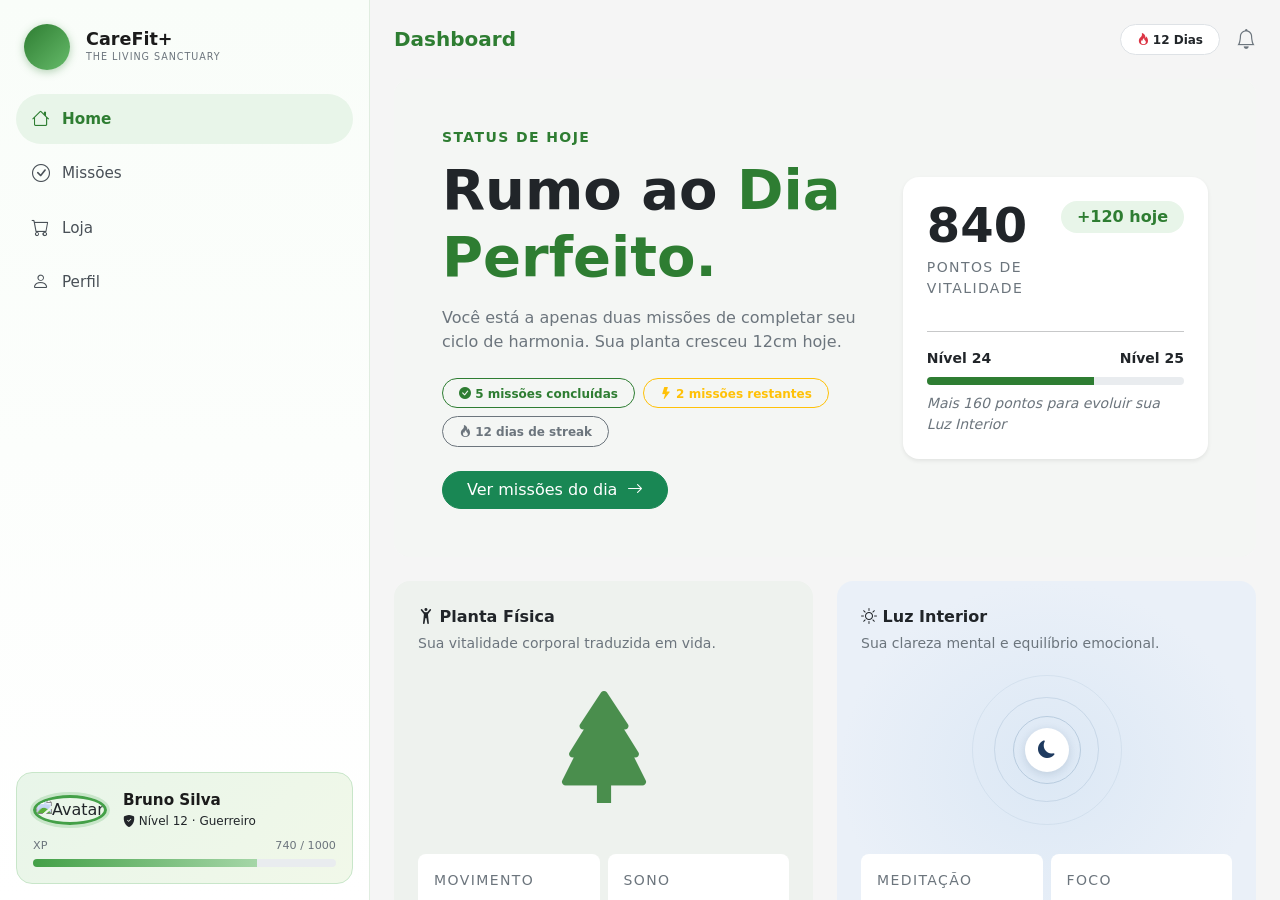
==== commit 93538ccd: "fix:pequenas mudanças" ====
--- a/index.html
+++ b/index.html
@@ -1,342 +1,496 @@
-<!DOCTYPE html>
+<!doctype html>
 <html lang="pt-BR">
-
-<head>
-    <meta charset="UTF-8">
-    <meta name="viewport" content="width=device-width, initial-scale=1.0">
+  <head>
+    <meta charset="UTF-8" />
+    <meta name="viewport" content="width=device-width, initial-scale=1.0" />
     <title>CareFit</title>
-    <link href="https://cdn.jsdelivr.net/npm/bootstrap@5.3.8/dist/css/bootstrap.min.css" rel="stylesheet"
-        integrity="sha384-sRIl4kxILFvY47J16cr9ZwB07vP4J8+LH7qKQnuqkuIAvNWLzeN8tE5YBujZqJLB" crossorigin="anonymous">
-    <link rel="stylesheet" href="https://cdn.jsdelivr.net/npm/bootstrap-icons@1.13.1/font/bootstrap-icons.min.css">
-    <link rel="stylesheet" href="assets/css/layout.css">
-    <link rel="stylesheet" href="assets/css/navbar.css">
-    <link rel="stylesheet" href="assets/css/dashboard.css">
-    <script src="https://cdn.jsdelivr.net/npm/bootstrap@5.3.8/dist/js/bootstrap.bundle.min.js"
-        integrity="sha384-FKyoEForCGlyvwx9Hj09JcYn3nv7wiPVlz7YYwJrWVcXK/BmnVDxM+D2scQbITxI"
-        crossorigin="anonymous"></script>
-</head>
-
-<body>
+    <link
+      href="https://cdn.jsdelivr.net/npm/bootstrap@5.3.8/dist/css/bootstrap.min.css"
+      rel="stylesheet"
+      integrity="sha384-sRIl4kxILFvY47J16cr9ZwB07vP4J8+LH7qKQnuqkuIAvNWLzeN8tE5YBujZqJLB"
+      crossorigin="anonymous"
+    />
+    <link
+      rel="stylesheet"
+      href="https://cdn.jsdelivr.net/npm/bootstrap-icons@1.13.1/font/bootstrap-icons.min.css"
+    />
+    <link rel="stylesheet" href="assets/css/layout.css" />
+    <link rel="stylesheet" href="assets/css/navbar.css" />
+    <link rel="stylesheet" href="assets/css/dashboard.css" />
+    <script
+      src="https://cdn.jsdelivr.net/npm/bootstrap@5.3.8/dist/js/bootstrap.bundle.min.js"
+      integrity="sha384-FKyoEForCGlyvwx9Hj09JcYn3nv7wiPVlz7YYwJrWVcXK/BmnVDxM+D2scQbITxI"
+      crossorigin="anonymous"
+    ></script>
+  </head>
+
+  <body>
     <!-- Navbar Mobile -->
     <nav class="navbar d-lg-none" id="mobile-navbar">
-        <div class="container-fluid">
-            <a class="navbar-brand" href="index.html">
-                <div class="brand-icon"><i class="bi bi-leaf-fill"></i></div>
-                CareFit+
-            </a>
-            <button class="navbar-toggler" data-bs-toggle="collapse" data-bs-target="#menu">
-                <i class="bi bi-list"></i>
-            </button>
-            <div class="collapse navbar-collapse" id="menu">
-                <ul class="navbar-nav flex-column">
-                    <li class="nav-item"><a class="nav-link active" href="index.html"><i class="bi bi-house"></i> Home</a></li>
-                    <li class="nav-item"><a class="nav-link" href="./assets/pages/missions.html"><i class="bi bi-check-circle"></i> Missões</a></li>
-                    <li class="nav-item"><a class="nav-link" href="./assets/pages/store.html"><i class="bi bi-cart"></i> Loja</a></li>
-                    <li class="nav-item"><a class="nav-link" href="./assets/pages/profile.html"><i class="bi bi-person"></i> Perfil</a></li>
-                </ul>
-            </div>
-        </div>
+      <div class="container-fluid">
+        <a class="navbar-brand" href="index.html">
+          <div class="brand-icon"><i class="bi bi-leaf-fill"></i></div>
+          CareFit+
+        </a>
+        <button
+          class="navbar-toggler"
+          data-bs-toggle="collapse"
+          data-bs-target="#menu"
+        >
+          <i class="bi bi-list"></i>
+        </button>
+        <div class="collapse navbar-collapse" id="menu">
+          <ul class="navbar-nav flex-column">
+            <li class="nav-item">
+              <a class="nav-link active" href="index.html"
+                ><i class="bi bi-house"></i> Home</a
+              >
+            </li>
+            <li class="nav-item">
+              <a class="nav-link" href="./assets/pages/missions.html"
+                ><i class="bi bi-check-circle"></i> Missões</a
+              >
+            </li>
+            <li class="nav-item">
+              <a class="nav-link" href="./assets/pages/store.html"
+                ><i class="bi bi-cart"></i> Loja</a
+              >
+            </li>
+            <li class="nav-item">
+              <a class="nav-link" href="./assets/pages/profile.html"
+                ><i class="bi bi-person"></i> Perfil</a
+              >
+            </li>
+          </ul>
+        </div>
+      </div>
     </nav>
 
     <div class="d-flex vh-100 overflow-hidden">
-
-        <!-- Sidebar Desktop/Tablet -->
-        <div class="d-none d-lg-flex flex-column" id="sidebar">
-
-            <!-- Logo -->
-            <div class="sidebar-brand d-flex align-items-center gap-3 p-4">
-                <div class="sidebar-logo d-flex align-items-center justify-content-center rounded-circle">
-                    <i class="bi bi-leaf-fill"></i>
-                </div>
-                <div>
-                    <div class="sidebar-title">CareFit+</div>
-                    <div class="sidebar-subtitle">THE LIVING SANCTUARY</div>
-
-                </div>
-            </div>
-            <!-- Links -->
-            <nav class="flex-grow-1 px-3">
-                <a href="index.html" class="sidebar-link active">
-                    <i class="bi bi-house"></i> Home
+      <!-- Sidebar Desktop/Tablet -->
+      <div class="d-none d-lg-flex flex-column" id="sidebar">
+        <!-- Logo -->
+        <div class="sidebar-brand d-flex align-items-center gap-3 p-4">
+          <div
+            class="sidebar-logo d-flex align-items-center justify-content-center rounded-circle"
+          >
+            <i class="bi bi-leaf-fill"></i>
+          </div>
+          <div>
+            <div class="sidebar-title">CareFit+</div>
+            <div class="sidebar-subtitle">THE LIVING SANCTUARY</div>
+          </div>
+        </div>
+        <!-- Links -->
+        <nav class="flex-grow-1 px-3">
+          <a href="index.html" class="sidebar-link active">
+            <i class="bi bi-house"></i> Home
+          </a>
+          <a href="./assets/pages/missions.html" class="sidebar-link">
+            <i class="bi bi-check-circle"></i> Missões
+          </a>
+          <a href="./assets/pages/store.html" class="sidebar-link">
+            <i class="bi bi-cart"></i> Loja
+          </a>
+          <a href="./assets/pages/profile.html" class="sidebar-link">
+            <i class="bi bi-person"></i> Perfil
+          </a>
+        </nav>
+
+        <!-- Perfil do usuário -->
+        <div class="sidebar-profile mx-3 mb-3 p-3 rounded-4">
+          <div class="d-flex align-items-center gap-3 mb-2">
+            <div class="avatar-wrapper">
+              <img
+                src="https://i.pravatar.cc/56?img=12"
+                class="avatar-img rounded-circle"
+                alt="Avatar"
+              />
+            </div>
+            <div>
+              <div class="profile-name">Bruno Silva</div>
+              <div class="profile-level">
+                <i class="bi bi-shield-fill-check"></i> Nível 12 · Guerreiro
+              </div>
+            </div>
+          </div>
+          <div class="xp-label d-flex justify-content-between mb-1">
+            <span>XP</span>
+            <span>740 / 1000</span>
+          </div>
+          <div class="progress" style="height: 8px; border-radius: 50px">
+            <div
+              class="progress-bar"
+              role="progressbar"
+              style="
+                width: 74%;
+                background: linear-gradient(90deg, #43a047, #a5d6a7);
+              "
+              aria-valuenow="74"
+              aria-valuemin="0"
+              aria-valuemax="100"
+            ></div>
+          </div>
+        </div>
+      </div>
+
+      <main class="flex-grow-1 p-4 overflow-y-auto" id="main-content">
+        <!-- Top bar -->
+        <div class="d-flex justify-content-between align-items-center mb-4">
+          <h5 class="fw-bold text-success mb-0">Dashboard</h5>
+          <div class="d-flex align-items-center gap-3">
+            <span
+              class="badge rounded-pill border bg-white text-dark fw-semibold px-3 py-2"
+            >
+              <i class="bi bi-fire text-danger"></i> 12 Dias
+            </span>
+            <i class="bi bi-bell fs-5 text-secondary"></i>
+          </div>
+        </div>
+
+        <!-- Hero -->
+        <div class="hero-section rounded-4 p-5 mb-4">
+          <div class="row align-items-center g-4">
+            <!-- Texto -->
+            <div class="col-lg-7">
+              <p class="label-uppercase text-success fw-semibold small mb-2">
+                STATUS DE HOJE
+              </p>
+              <h1 class="display-4 fw-bold mb-3">
+                Rumo ao <span class="text-success">Dia Perfeito.</span>
+              </h1>
+              <p class="text-secondary fs-6 mb-4">
+                Você está a apenas duas missões de completar seu ciclo de
+                harmonia. Sua planta cresceu 12cm hoje.
+              </p>
+
+              <!-- Pills de progresso -->
+              <div class="d-flex flex-wrap gap-2 mb-4">
+                <span
+                  class="badge rounded-pill border border-success text-success px-3 py-2"
+                >
+                  <i class="bi bi-check-circle-fill"></i> 5 missões concluídas
+                </span>
+                <span
+                  class="badge rounded-pill border border-warning text-warning px-3 py-2"
+                >
+                  <i class="bi bi-lightning-fill"></i> 2 missões restantes
+                </span>
+                <span
+                  class="badge rounded-pill border border-secondary text-secondary px-3 py-2"
+                >
+                  <i class="bi bi-fire"></i> 12 dias de streak
+                </span>
+              </div>
+
+              <!-- CTA -->
+              <a
+                href="./assets/pages/missions.html"
+                class="btn btn-success rounded-pill px-4"
+              >
+                Ver missões do dia <i class="bi bi-arrow-right ms-1"></i>
+              </a>
+            </div>
+
+            <!-- Card vitalidade -->
+            <div class="col-lg-5">
+              <div class="card border-0 shadow-sm rounded-4 p-4">
+                <div
+                  class="d-flex justify-content-between align-items-start mb-3"
+                >
+                  <div>
+                    <div class="display-5 fw-bold lh-1">840</div>
+                    <div class="label-uppercase text-secondary small mt-2">
+                      PONTOS DE VITALIDADE
+                    </div>
+                  </div>
+                  <span
+                    class="badge rounded-pill text-success fs-6 px-3 py-2 badge-hoje"
+                    >+120 hoje</span
+                  >
+                </div>
+                <hr class="my-3" />
+                <div
+                  class="d-flex justify-content-between mb-2 fw-semibold small"
+                >
+                  <span>Nível 24</span>
+                  <span>Nível 25</span>
+                </div>
+                <div class="progress rounded-pill mb-2" style="height: 8px">
+                  <div
+                    class="progress-bar bg-success"
+                    role="progressbar"
+                    style="width: 65%"
+                    aria-valuenow="65"
+                    aria-valuemin="0"
+                    aria-valuemax="100"
+                  ></div>
+                </div>
+                <p class="text-secondary fst-italic small mb-0">
+                  Mais 160 pontos para evoluir sua Luz Interior
+                </p>
+              </div>
+            </div>
+          </div>
+        </div>
+
+        <!-- Cards -->
+        <div class="row g-4">
+          <!-- Planta Física -->
+          <div class="col-12 col-md-6">
+            <div class="h-100 rounded-4 p-4 card-planta">
+              <p class="fw-bold mb-1">
+                <i class="bi bi-person-arms-up"></i> Planta Física
+              </p>
+              <p class="text-secondary small">
+                Sua vitalidade corporal traduzida em vida.
+              </p>
+              <div
+                class="d-flex align-items-center justify-content-center my-3 ilustracao-visual"
+              >
+                <i
+                  class="bi bi-tree-fill text-success"
+                  style="font-size: 7rem; opacity: 0.85"
+                ></i>
+              </div>
+              <div class="row g-2 mt-2">
+                <div class="col-6">
+                  <div class="bg-white rounded-3 p-3">
+                    <p class="label-uppercase text-secondary small mb-1">
+                      MOVIMENTO
+                    </p>
+                    <p class="fw-bold mb-0">
+                      8,432
+                      <span class="fw-normal text-secondary small">passos</span>
+                    </p>
+                  </div>
+                </div>
+                <div class="col-6">
+                  <div class="bg-white rounded-3 p-3">
+                    <p class="label-uppercase text-secondary small mb-1">
+                      SONO
+                    </p>
+                    <p class="fw-bold mb-0">
+                      7h 20m
+                      <span class="fw-normal text-secondary small"
+                        >restaurado</span
+                      >
+                    </p>
+                  </div>
+                </div>
+              </div>
+            </div>
+          </div>
+
+          <!-- Luz Interior -->
+          <div class="col-12 col-md-6">
+            <div class="h-100 rounded-4 p-4 card-luz">
+              <p class="fw-bold mb-1"><i class="bi bi-sun"></i> Luz Interior</p>
+              <p class="text-secondary small">
+                Sua clareza mental e equilíbrio emocional.
+              </p>
+              <div class="luz-visual ilustracao-visual my-3">
+                <div class="luz-ring ring-3"></div>
+                <div class="luz-ring ring-2"></div>
+                <div class="luz-ring ring-1"></div>
+                <div class="luz-core">
+                  <i class="bi bi-moon-fill"></i>
+                </div>
+              </div>
+              <div class="row g-2 mt-2">
+                <div class="col-6">
+                  <div class="bg-white rounded-3 p-3">
+                    <p class="label-uppercase text-secondary small mb-1">
+                      MEDITAÇÃO
+                    </p>
+                    <p class="fw-bold mb-0">
+                      15
+                      <span class="fw-normal text-secondary small"
+                        >minutos</span
+                      >
+                    </p>
+                  </div>
+                </div>
+                <div class="col-6">
+                  <div class="bg-white rounded-3 p-3">
+                    <p class="label-uppercase text-secondary small mb-1">
+                      FOCO
+                    </p>
+                    <p class="fw-bold mb-0">
+                      92%
+                      <span class="fw-normal text-secondary small"
+                        >concluído</span
+                      >
+                    </p>
+                  </div>
+                </div>
+              </div>
+            </div>
+          </div>
+        </div>
+
+        <!-- Missões do Dia -->
+        <div
+          class="d-flex justify-content-between align-items-center mt-5 mb-3"
+        >
+          <h5 class="fw-bold mb-0">Missões do Dia</h5>
+          <a
+            href="./assets/pages/missions.html"
+            class="text-success fw-semibold text-decoration-none small"
+            >Ver todas</a
+          >
+        </div>
+
+        <div class="row g-3 mb-3">
+          <!-- Caminhada Revigorante -->
+          <div class="col-lg-8">
+            <div
+              class="bg-white rounded-4 p-4 d-flex align-items-center gap-3 h-100 shadow-sm card-caminhada"
+            >
+              <div
+                class="missao-icone rounded-circle d-flex align-items-center justify-content-center bg-success bg-opacity-10 flex-shrink-0"
+              >
+                <i class="bi bi-person-walking text-success fs-4"></i>
+              </div>
+              <div class="flex-grow-1">
+                <p class="fw-bold mb-1">Caminhada Revigorante</p>
+                <p class="text-secondary small mb-0">
+                  Faltam apenas 1,568 passos para a meta.
+                </p>
+              </div>
+              <div class="text-center flex-shrink-0">
+                <p class="text-success fw-bold small mb-2">84%</p>
+                <a
+                  href="#"
+                  class="btn btn-outline-success rounded-circle p-2 lh-1"
+                >
+                  <i class="bi bi-arrow-right"></i>
                 </a>
-                <a href="./assets/pages/missions.html" class="sidebar-link">
-                    <i class="bi bi-check-circle"></i> Missões
-                </a>
-                <a href="./assets/pages/store.html" class="sidebar-link">
-                    <i class="bi bi-cart"></i> Loja
-                </a>
-                <a href="./assets/pages/profile.html" class="sidebar-link">
-                    <i class="bi bi-person"></i> Perfil
-                </a>
-            </nav>
-
-            <!-- Perfil do usuário -->
-            <div class="sidebar-profile mx-3 mb-3 p-3 rounded-4">
-                <div class="d-flex align-items-center gap-3 mb-2">
-                    <div class="avatar-wrapper">
-                        <img src="https://i.pravatar.cc/56?img=12" class="avatar-img rounded-circle" alt="Avatar">
-                    </div>
-                    <div>
-                        <div class="profile-name">Bruno Silva</div>
-                        <div class="profile-level">
-                            <i class="bi bi-shield-fill-check"></i> Nível 12 · Guerreiro
-                        </div>
-                    </div>
-                </div>
-                <div class="xp-label d-flex justify-content-between mb-1">
-                    <span>XP</span>
-                    <span>740 / 1000</span>
-                </div>
-                <div class="progress" style="height: 8px; border-radius: 50px;">
-                    <div class="progress-bar" role="progressbar"
-                        style="width: 74%; background: linear-gradient(90deg, #43a047, #a5d6a7);" aria-valuenow="74"
-                        aria-valuemin="0" aria-valuemax="100"></div>
-                </div>
-            </div>
-
-        </div>
-
-        <main class="flex-grow-1 p-4 overflow-y-auto" id="main-content">
-
-            <!-- Top bar -->
-            <div class="d-flex justify-content-between align-items-center mb-4">
-                <h5 class="fw-bold text-success mb-0">Dashboard</h5>
-                <div class="d-flex align-items-center gap-3">
-                    <span class="badge rounded-pill border bg-white text-dark fw-semibold px-3 py-2">
-                        <i class="bi bi-fire text-danger"></i> 12 Dias
-                    </span>
-                    <i class="bi bi-bell fs-5 text-secondary"></i>
-                </div>
-            </div>
-
-            <!-- Hero -->
-            <div class="hero-section rounded-4 p-5 mb-4">
-                <div class="row align-items-center g-4">
-
-                    <!-- Texto -->
-                    <div class="col-lg-7">
-                        <p class="label-uppercase text-success fw-semibold small mb-2">STATUS DE HOJE</p>
-                        <h1 class="display-4 fw-bold mb-3">Rumo ao <span class="text-success">Dia Perfeito.</span></h1>
-                        <p class="text-secondary fs-6 mb-4">Você está a apenas duas missões de completar seu ciclo de
-                            harmonia. Sua planta cresceu 12cm hoje.</p>
-
-                        <!-- Pills de progresso -->
-                        <div class="d-flex flex-wrap gap-2 mb-4">
-                            <span class="badge rounded-pill border border-success text-success px-3 py-2">
-                                <i class="bi bi-check-circle-fill"></i> 3 missões concluídas
-                            </span>
-                            <span class="badge rounded-pill border border-warning text-warning px-3 py-2">
-                                <i class="bi bi-lightning-fill"></i> 2 missões restantes
-                            </span>
-                            <span class="badge rounded-pill border border-secondary text-secondary px-3 py-2">
-                                <i class="bi bi-fire"></i> 12 dias de streak
-                            </span>
-                        </div>
-
-                        <!-- CTA -->
-                        <a href="./assets/pages/missions.html" class="btn btn-success rounded-pill px-4">
-                            Ver missões do dia <i class="bi bi-arrow-right ms-1"></i>
-                        </a>
-                    </div>
-
-                    <!-- Card vitalidade -->
-                    <div class="col-lg-5">
-                        <div class="card border-0 shadow-sm rounded-4 p-4">
-                            <div class="d-flex justify-content-between align-items-start mb-3">
-                                <div>
-                                    <div class="display-5 fw-bold lh-1">840</div>
-                                    <div class="label-uppercase text-secondary small mt-2">PONTOS DE VITALIDADE</div>
-                                </div>
-                                <span class="badge rounded-pill text-success fs-6 px-3 py-2 badge-hoje">+120 hoje</span>
-                            </div>
-                            <hr class="my-3">
-                            <div class="d-flex justify-content-between mb-2 fw-semibold small">
-                                <span>Nível 24</span>
-                                <span>Nível 25</span>
-                            </div>
-                            <div class="progress rounded-pill mb-2" style="height: 8px;">
-                                <div class="progress-bar bg-success" role="progressbar" style="width: 65%;"
-                                    aria-valuenow="65" aria-valuemin="0" aria-valuemax="100"></div>
-                            </div>
-                            <p class="text-secondary fst-italic small mb-0">Mais 160 pontos para evoluir sua Luz
-                                Interior</p>
-                        </div>
-                    </div>
-
-                </div>
-            </div>
-
-            <!-- Cards -->
-            <div class="row g-4">
-
-                <!-- Planta Física -->
-                <div class="col-12 col-md-6">
-                    <div class="h-100 rounded-4 p-4 card-planta">
-                        <p class="fw-bold mb-1"><i class="bi bi-person-arms-up"></i> Planta Física</p>
-                        <p class="text-secondary small">Sua vitalidade corporal traduzida em vida.</p>
-                        <div class="d-flex align-items-center justify-content-center my-3 ilustracao-visual">
-                            <i class="bi bi-tree-fill text-success" style="font-size: 7rem; opacity: 0.85;"></i>
-                        </div>
-                        <div class="row g-2 mt-2">
-                            <div class="col-6">
-                                <div class="bg-white rounded-3 p-3">
-                                    <p class="label-uppercase text-secondary small mb-1">MOVIMENTO</p>
-                                    <p class="fw-bold mb-0">8,432 <span
-                                            class="fw-normal text-secondary small">passos</span></p>
-                                </div>
-                            </div>
-                            <div class="col-6">
-                                <div class="bg-white rounded-3 p-3">
-                                    <p class="label-uppercase text-secondary small mb-1">SONO</p>
-                                    <p class="fw-bold mb-0">7h 20m <span
-                                            class="fw-normal text-secondary small">restaurado</span></p>
-                                </div>
-                            </div>
-                        </div>
-                    </div>
-                </div>
-
-                <!-- Luz Interior -->
-                <div class="col-12 col-md-6">
-                    <div class="h-100 rounded-4 p-4 card-luz">
-                        <p class="fw-bold mb-1"><i class="bi bi-sun"></i> Luz Interior</p>
-                        <p class="text-secondary small">Sua clareza mental e equilíbrio emocional.</p>
-                        <div class="luz-visual ilustracao-visual my-3">
-                            <div class="luz-ring ring-3"></div>
-                            <div class="luz-ring ring-2"></div>
-                            <div class="luz-ring ring-1"></div>
-                            <div class="luz-core">
-                                <i class="bi bi-moon-fill"></i>
-                            </div>
-                        </div>
-                        <div class="row g-2 mt-2">
-                            <div class="col-6">
-                                <div class="bg-white rounded-3 p-3">
-                                    <p class="label-uppercase text-secondary small mb-1">MEDITAÇÃO</p>
-                                    <p class="fw-bold mb-0">15 <span
-                                            class="fw-normal text-secondary small">minutos</span></p>
-                                </div>
-                            </div>
-                            <div class="col-6">
-                                <div class="bg-white rounded-3 p-3">
-                                    <p class="label-uppercase text-secondary small mb-1">FOCO</p>
-                                    <p class="fw-bold mb-0">92% <span
-                                            class="fw-normal text-secondary small">concluído</span></p>
-                                </div>
-                            </div>
-                        </div>
-                    </div>
-                </div>
-
-            </div>
-
-
-            <!-- Missões do Dia -->
-            <div class="d-flex justify-content-between align-items-center mt-5 mb-3">
-                <h5 class="fw-bold mb-0">Missões do Dia</h5>
-                <a href="./assets/pages/missions.html" class="text-success fw-semibold text-decoration-none small">Ver todas</a>
-            </div>
-
-            <div class="row g-3 mb-3">
-
-                <!-- Caminhada Revigorante -->
-                <div class="col-lg-8">
-                    <div class="bg-white rounded-4 p-4 d-flex align-items-center gap-3 h-100 shadow-sm card-caminhada">
-                        <div
-                            class="missao-icone rounded-circle d-flex align-items-center justify-content-center bg-success bg-opacity-10 flex-shrink-0">
-                            <i class="bi bi-person-walking text-success fs-4"></i>
-                        </div>
-                        <div class="flex-grow-1">
-                            <p class="fw-bold mb-1">Caminhada Revigorante</p>
-                            <p class="text-secondary small mb-0">Faltam apenas 1,568 passos para a meta.</p>
-                        </div>
-                        <div class="text-center flex-shrink-0">
-                            <p class="text-success fw-bold small mb-2">80%</p>
-                            <a href="#" class="btn btn-outline-success rounded-circle p-2 lh-1">
-                                <i class="bi bi-arrow-right"></i>
-                            </a>
-                        </div>
-                    </div>
-                </div>
-
-                <!-- Hidratação -->
-                <div class="col-lg-4">
-                    <div class="bg-white rounded-4 p-4 h-100 shadow-sm">
-                        <div
-                            class="missao-icone rounded-circle d-flex align-items-center justify-content-center bg-primary bg-opacity-10 mb-3">
-                            <i class="bi bi-droplet-fill text-primary fs-4"></i>
-                        </div>
-                        <p class="fw-bold mb-1">Hidratação</p>
-                        <p class="text-secondary small mb-3">6 de 8 copos</p>
-                        <div class="d-flex gap-1">
-                            <div class="rounded-pill bg-primary flex-fill hidratacao-seg"></div>
-                            <div class="rounded-pill bg-primary flex-fill hidratacao-seg"></div>
-                            <div class="rounded-pill bg-primary flex-fill hidratacao-seg"></div>
-                            <div class="rounded-pill bg-primary flex-fill hidratacao-seg"></div>
-                            <div class="rounded-pill bg-primary flex-fill hidratacao-seg"></div>
-                            <div class="rounded-pill bg-primary flex-fill hidratacao-seg"></div>
-                            <div class="rounded-pill bg-secondary bg-opacity-25 flex-fill hidratacao-seg"></div>
-                            <div class="rounded-pill bg-secondary bg-opacity-25 flex-fill hidratacao-seg"></div>
-                        </div>
-                    </div>
-                </div>
-
-            </div>
-
-            <div class="row g-3 mb-4">
-
-                <!-- Respiro Consciente -->
-                <div class="col-lg-5">
-                    <div class="bg-white rounded-4 p-4 h-100 d-flex flex-column shadow-sm">
-                        <div
-                            class="missao-icone rounded-circle d-flex align-items-center justify-content-center missao-icone-laranja mb-3">
-                            <i class="bi bi-person-arms-up fs-4 text-warning"></i>
-                        </div>
-                        <p class="fw-bold mb-1">Respiro Consciente</p>
-                        <p class="text-secondary small mb-4">Sessão de 5 min</p>
-                        <a href="#" class="btn btn-light rounded-pill fw-semibold mt-auto">Iniciar Agora</a>
-                    </div>
-                </div>
-
-                <!-- Evento ao vivo -->
-                <div class="col-lg-7">
-                    <div
-                        class="card-yoga rounded-4 p-4 h-100 d-flex flex-column justify-content-end text-white position-relative overflow-hidden">
-                        <span
-                            class="badge bg-white text-dark rounded-pill px-3 py-2 position-absolute top-0 end-0 m-3 fw-semibold">
-                            <i class="bi bi-circle-fill text-danger" style="font-size: 0.5rem;"></i> Ao Vivo
-                        </span>
-                        <p class="label-uppercase small fw-semibold mb-1 opacity-75">EVENTO AO VIVO</p>
-                        <h5 class="fw-bold mb-1">Yoga Sunset Flow</h5>
-                        <p class="small mb-0 opacity-75">Começa em 45 minutos. Junte-se a 1.2k membros.</p>
-                    </div>
-                </div>
-
-            </div>
-
-
-            <!-- Footer -->
-            <footer class="border-top mt-4 py-4 px-2">
-                <div class="d-flex justify-content-between align-items-center">
-                    <span class="label-uppercase text-secondary" style="font-size: 0.7rem;">© 2024 CareFit+ Wellness.
-                        Todos os direitos reservados.</span>
-                    <div class="d-flex gap-4">
-                        <a href="#" class="label-uppercase text-secondary text-decoration-none"
-                            style="font-size: 0.7rem;">Política de Privacidade</a>
-                        <a href="#" class="label-uppercase text-secondary text-decoration-none"
-                            style="font-size: 0.7rem;">Conformidade LGPD</a>
-                        <a href="#" class="label-uppercase text-secondary text-decoration-none"
-                            style="font-size: 0.7rem;">Termos de Serviço</a>
-                        <a href="#" class="label-uppercase text-secondary text-decoration-none"
-                            style="font-size: 0.7rem;">Suporte</a>
-                    </div>
-                </div>
-            </footer>
-
-        </main>
-
+              </div>
+            </div>
+          </div>
+
+          <!-- Hidratação -->
+          <div class="col-lg-4">
+            <div class="bg-white rounded-4 p-4 h-100 shadow-sm">
+              <div
+                class="missao-icone rounded-circle d-flex align-items-center justify-content-center bg-primary bg-opacity-10 mb-3"
+              >
+                <i class="bi bi-droplet-fill text-primary fs-4"></i>
+              </div>
+              <p class="fw-bold mb-1">Hidratação</p>
+              <p class="text-secondary small mb-3">8 de 8 copos</p>
+              <div class="d-flex gap-1">
+                <div
+                  class="rounded-pill bg-primary flex-fill hidratacao-seg"
+                ></div>
+                <div
+                  class="rounded-pill bg-primary flex-fill hidratacao-seg"
+                ></div>
+                <div
+                  class="rounded-pill bg-primary flex-fill hidratacao-seg"
+                ></div>
+                <div
+                  class="rounded-pill bg-primary flex-fill hidratacao-seg"
+                ></div>
+                <div
+                  class="rounded-pill bg-primary flex-fill hidratacao-seg"
+                ></div>
+                <div
+                  class="rounded-pill bg-primary flex-fill hidratacao-seg"
+                ></div>
+                <div
+                  class="rounded-pill bg-primary flex-fill hidratacao-seg"
+                ></div>
+                <div
+                  class="rounded-pill bg-primary flex-fill hidratacao-seg"
+                ></div>
+              </div>
+            </div>
+          </div>
+        </div>
+
+        <div class="row g-3 mb-4">
+          <!-- Respiro Consciente -->
+          <div class="col-lg-5">
+            <div
+              class="bg-white rounded-4 p-4 h-100 d-flex flex-column shadow-sm"
+            >
+              <div
+                class="missao-icone rounded-circle d-flex align-items-center justify-content-center missao-icone-laranja mb-3"
+              >
+                <i class="bi bi-person-arms-up fs-4 text-warning"></i>
+              </div>
+              <p class="fw-bold mb-1">Respiro Consciente</p>
+              <p class="text-secondary small mb-4">Sessão de 5 min</p>
+              <a href="#" class="btn btn-light rounded-pill fw-semibold mt-auto"
+                >Iniciar Agora</a
+              >
+            </div>
+          </div>
+
+          <!-- Evento ao vivo -->
+          <div class="col-lg-7">
+            <div
+              class="card-yoga rounded-4 p-4 h-100 d-flex flex-column justify-content-end text-white position-relative overflow-hidden"
+            >
+              <span
+                class="badge bg-white text-dark rounded-pill px-3 py-2 position-absolute top-0 end-0 m-3 fw-semibold"
+              >
+                <i
+                  class="bi bi-circle-fill text-danger"
+                  style="font-size: 0.5rem"
+                ></i>
+                Ao Vivo
+              </span>
+              <p class="label-uppercase small fw-semibold mb-1 opacity-75">
+                EVENTO AO VIVO
+              </p>
+              <h5 class="fw-bold mb-1">Yoga Sunset Flow</h5>
+              <p class="small mb-0 opacity-75">
+                Começa em 45 minutos. Junte-se a 1.2k membros.
+              </p>
+            </div>
+          </div>
+        </div>
+
+        <!-- Footer -->
+        <footer class="border-top mt-4 py-4 px-2">
+          <div class="d-flex justify-content-between align-items-center">
+            <span
+              class="label-uppercase text-secondary"
+              style="font-size: 0.7rem"
+              >© 2026 CareFit+ Wellness. Todos os direitos reservados.</span
+            >
+            <div class="d-flex gap-4">
+              <a
+                href="#"
+                class="label-uppercase text-secondary text-decoration-none"
+                style="font-size: 0.7rem"
+                >Política de Privacidade</a
+              >
+              <a
+                href="#"
+                class="label-uppercase text-secondary text-decoration-none"
+                style="font-size: 0.7rem"
+                >Conformidade LGPD</a
+              >
+              <a
+                href="#"
+                class="label-uppercase text-secondary text-decoration-none"
+                style="font-size: 0.7rem"
+                >Termos de Serviço</a
+              >
+              <a
+                href="#"
+                class="label-uppercase text-secondary text-decoration-none"
+                style="font-size: 0.7rem"
+                >Suporte</a
+              >
+            </div>
+          </div>
+        </footer>
+      </main>
     </div>
-
-</body>
-
-</html>+  </body>
+</html>
